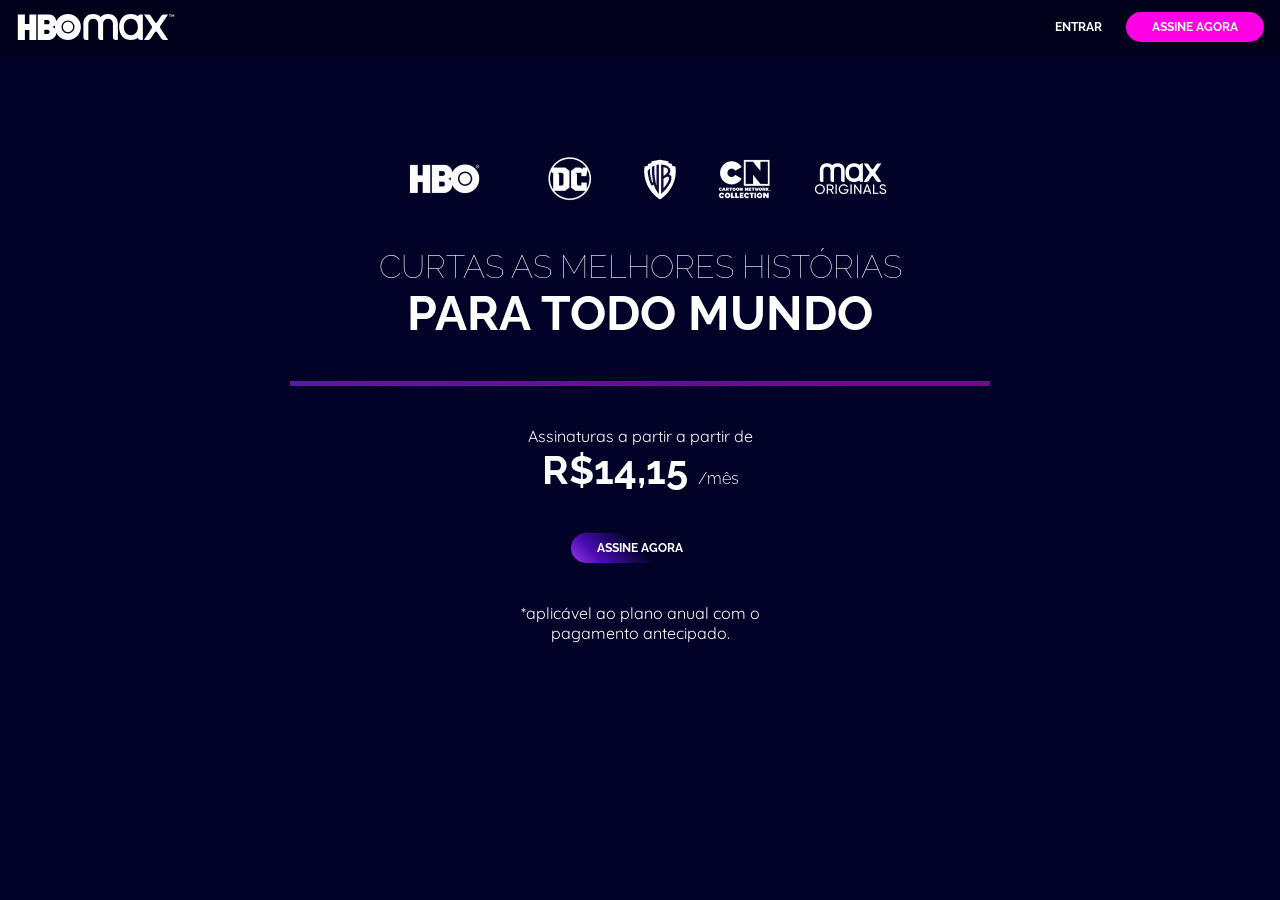
==== index.html @ f1acce29 "feat: added new div.html" ====
<!DOCTYPE html>
<html lang="pt-br">
<head>
    <meta charset="UTF-8">
    <meta name="viewport" content="width=device-width, initial-scale=1.0">

    <link rel="preconnect" href="https://fonts.googleapis.com">
    <link rel="preconnect" href="https://fonts.gstatic.com" crossorigin>
    <link href="https://fonts.googleapis.com/css2?family=Raleway:ital,wght@0,100..900;1,100..900&display=swap" rel="stylesheet">

    <link rel="preconnect" href="https://fonts.googleapis.com">
    <link rel="preconnect" href="https://fonts.gstatic.com" crossorigin>
    <link href="https://fonts.googleapis.com/css2?family=Quicksand:wght@300..700&display=swap" rel="stylesheet">

    <link rel="shortcut icon" href="./src/assets/icons/hbo.png" type="image/x-icon">

    <link rel="stylesheet" href="./src/styles/index.css">
    <link rel="stylesheet" href="./src/styles/reset.css">
    <link rel="stylesheet" href="./src/styles/global.css">
    <link rel="stylesheet" href="./src/styles/fonts.css">
    <title>HBO MAX</title>
</head>
<body>
    <header>
        <img src="./src/assets/icons/hbo-logo.svg" width="160px" height="26px" alt="Hbo Logo">
        <div class="login">
            <a href="./src/pages/singin.html">ENTRAR</a>
            <a href="#planos" class="button">ASSINE AGORA</a>
        </div>
    </header>
    <main>
        <div class="content">
            <div class="img-icons">
                <img src="./src/assets/icons/hbo.png" alt="Hbo">
                <img src="./src/assets/icons/dc.png" alt="DC">
                <img src="./src/assets/icons/wb.png" alt="Warner Bros.">
                <img src="./src/assets/icons/cartoon-network_neutral.png" alt="Cartoon Network Neutral">
                <img src="./src/assets/icons/max_originals.png" alt="Max Originals">
            </div>
            <div class="title">
                <span>CURTAS AS MELHORES HISTÓRIAS</span>
                <h1>PARA TODO MUNDO</h1>
            </div>
            <div class="divider"></div>
            <div class="text">
                <p>Assinaturas a partir a partir de</p>
                <p class="offer-price">R$14,15 <span>/mês</span></p>
            </div>
            <a href="#planos" class="button subs">ASSINE AGORA</a>
            <p>*aplicável ao plano anual com o pagamento antecipado.</p>
        </div>
        <div class=""></div>
    </main>
</body>
</html>
---- src/styles/index.css ----
body{
    background-color: var(--main-color);
    font-family: "Raleway";
}

header{
    background-color: var(--header-bg-color);

    width: 100%;
    height: 3.4rem;
    padding: 12px 16px;

    display: flex;
    flex-wrap: wrap;
    justify-content: space-between;
    align-items: center;

    top: 0;
    position: fixed;
    z-index: 1;
}

.login{
    display: flex;
    justify-content: space-between;
    align-items: center;
    gap: 24px;
}

a[href="./src/pages/singin.html"],
a[href="#planos"]{
    color: var(--text-color);
    font-size: 12px;
    font-weight: 700;
    font-family: "Raleway";
}

a[href="#planos"]{
    background-color: var(--secundary-color);
    padding: 8px 26px;
}

.button{
    border-radius: 50px;
}

main{
    padding-top: 100px;
    padding-bottom: 100px;
    color: var(--text-color);
    width: 100%;
    margin-top: 50px;
}

.content{
    display: flex;
    align-items: center;
    justify-content: center;
    flex-direction: column;
    gap: 40px;
    padding: 0 42px;
}

.img-icons{
    display: flex;
    flex-wrap: wrap;
    gap: 24px;
    align-items: center;
    justify-content: center;
}

.title{
    text-align: center;
}

.title > span{
    font-weight: lighter;
    font-size: 32px;
}

.title > h1{
    font-size: 48px;
}

.divider{
    width: 70%;
    max-width: 700px;
    height: 5px;
    background: var(--divider-bg-color);
}

.text{
    text-align: center;
}

.text > p{
    font-family: 1.25rem;
    font-family: "Quicksand";
}

.text > .offer-price{
    font-family: "Raleway";
    font-size: 40px;
    font-weight: bold;
}

.text > .offer-price > span{
    font-size: 16px;
    font-weight: 300;
}

.button.subs {
    background: var(--btn-bg-color-gradient);
}

main > .content > p{
    max-width: 300px;
    text-align: center;
    font-size: 16px;
    font-family: "Quicksand";
}

@media screen and (max-width: 480px) {
    header{
        flex-direction: column;
        align-items:center;

        padding: 32px 24px;
        height: 127px;
    }

    img[alt="Hbo Logo"]{
        width: 100px;
        height: 16.61px;
    }

    main{
        margin-top: 128px;
    }
}

@media screen and (max-width: 800px) {

}

@media screen and (max-width: 1140px) {
}

@media screen and (max-width: 1200px) {
}
---- src/styles/global.css ----
:root {
    --main-color: #020228;
    --secundary-color: #ff00e5;
    --tertiary-color: #b535f6;
    --btn-bg-color-gradient: linear-gradient(45deg,#9b34ef 0%,#490cb0 20%,transparent 50%);
    --btn-link-bg-color: #fff;
    --btn-link-color: #000;
    --card-bg-color: linear-gradient(0deg, transparent, #3b1e63);
    --divider-bg-color: linear-gradient(
    90deg,
    #5516ba,
    rgba(255, 0, 229, 0.5) 80%
    );
    --header-bg-color: rgba(0, 0, 0, 0.3);
    --text-color: #fff;
    --link-color: #9e86ff;
    --form-bg-color: rgba(211, 211, 211, 0.06);
    --form-field-bg-color: rgba(0, 0, 0, 0.2);
    --form-field-border: 1px solid rgba(255, 255, 255, 0.7);
    --form-field-placeholder: rgba(255, 255, 255, 0.7);
    --form-field-error: rgb(255, 76, 76);

    scroll-behavior: smooth;
}
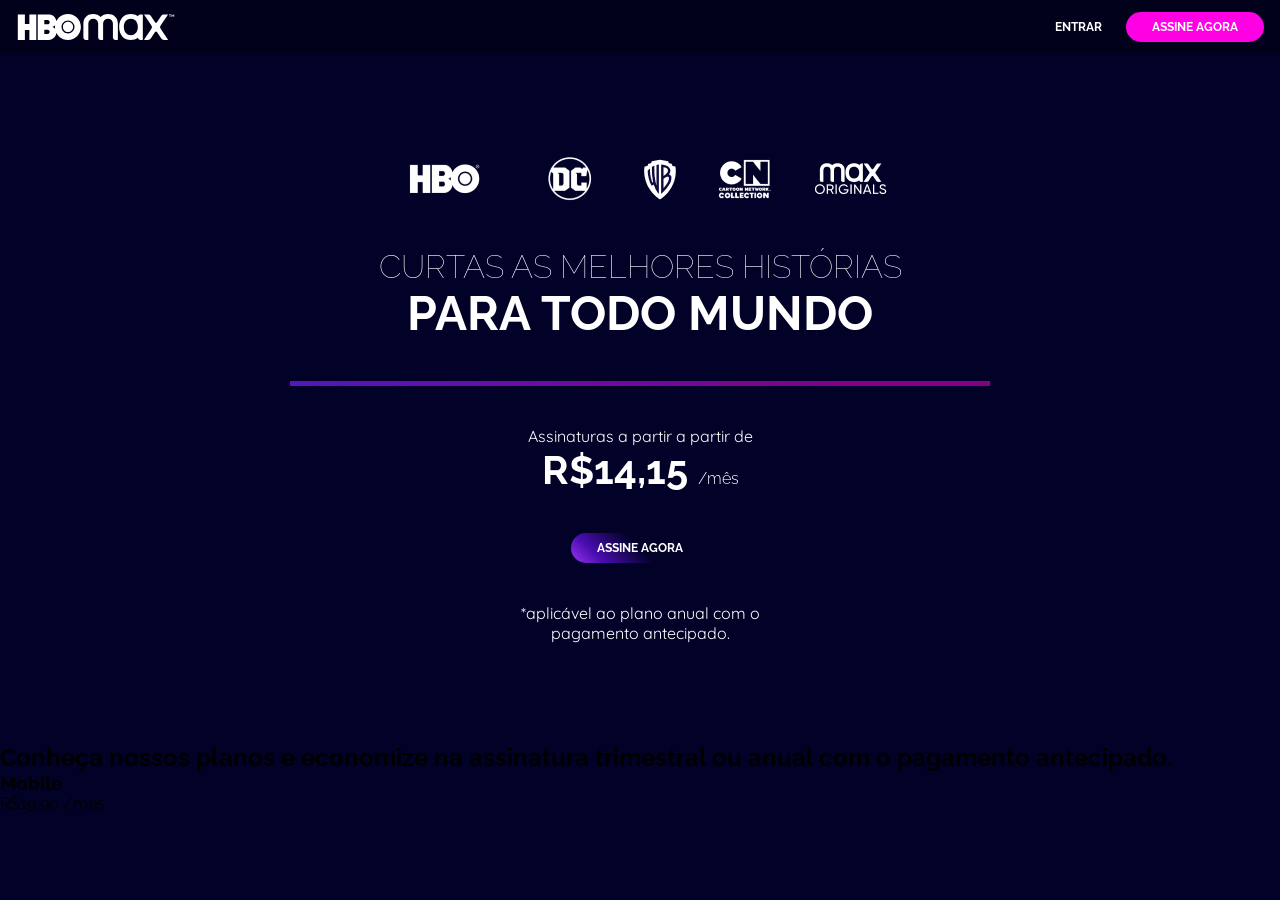
==== commit acb05d9b: "feat: adicionar div" ====
--- a/index.html
+++ b/index.html
@@ -49,7 +49,22 @@
             <a href="#planos" class="button subs">ASSINE AGORA</a>
             <p>*aplicável ao plano anual com o pagamento antecipado.</p>
         </div>
-        <div class=""></div>
     </main>
+    <section class="cards-subs">
+        <h2>Conheça nossos planos e economize na assinatura trimestral ou anual com o pagamento antecipado.</h2>
+        <div class="card">
+            <div class="mobile-card">
+                <div class="title-card">
+                    <h3>Mobile</h3>
+                    <p>R$19,90 <span>/mes</span></p>
+                </div>
+                <div>
+                </div>
+            </div>
+            <div class="multitelas-card">
+
+            </div>
+        </div>
+    </section>
 </body>
 </html>
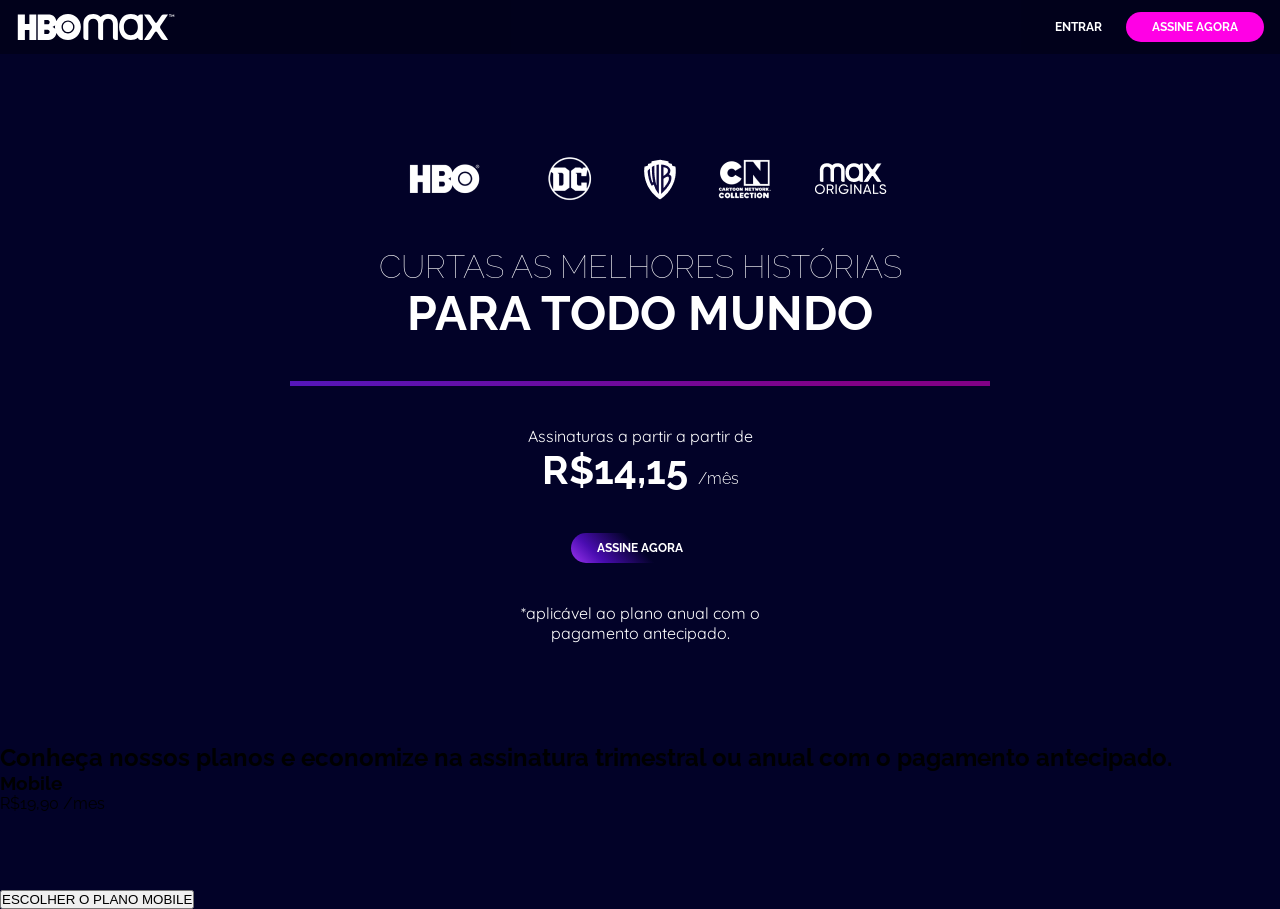
==== commit d13eee18: "feat: adicionar card" ====
--- a/index.html
+++ b/index.html
@@ -49,6 +49,7 @@
             <a href="#planos" class="button subs">ASSINE AGORA</a>
             <p>*aplicável ao plano anual com o pagamento antecipado.</p>
         </div>
+        <div class=""></div>
     </main>
     <section class="cards-subs">
         <h2>Conheça nossos planos e economize na assinatura trimestral ou anual com o pagamento antecipado.</h2>
@@ -59,10 +60,24 @@
                     <p>R$19,90 <span>/mes</span></p>
                 </div>
                 <div>
+                    <div class="icon-text">
+                        <img src="" alt="">
+                        <p></p>
+                    </div>
+                    <div class="icon-text">
+                        <img src="" alt="">
+                        <p></p>
+                    </div>
+                    <div class="icon-text">
+                        <img src="" alt="">
+                        <p></p>
+                    </div>
+                    <div class="icon-text">
+                        <img src="" alt="">
+                        <p></p>
+                    </div>
                 </div>
-            </div>
-            <div class="multitelas-card">
-
+                <button type="button">ESCOLHER O PLANO MOBILE</button>
             </div>
         </div>
     </section>
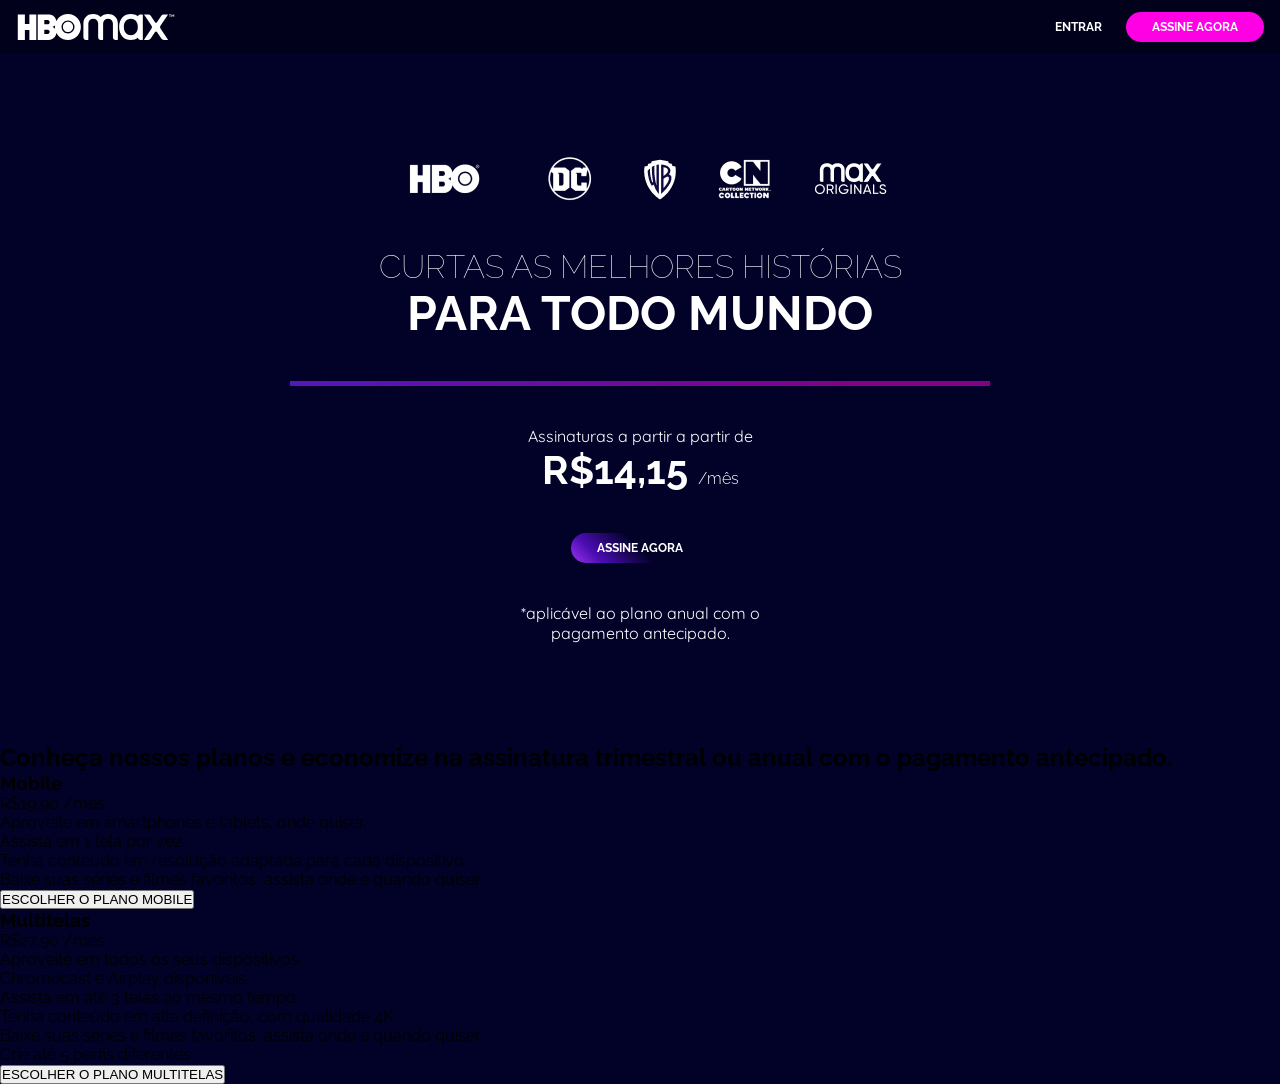
==== commit 3c203685: "feat: adicionar card" ====
--- a/index.html
+++ b/index.html
@@ -59,25 +59,29 @@
                     <h3>Mobile</h3>
                     <p>R$19,90 <span>/mes</span></p>
                 </div>
-                <div>
-                    <div class="icon-text">
-                        <img src="" alt="">
-                        <p></p>
-                    </div>
-                    <div class="icon-text">
-                        <img src="" alt="">
-                        <p></p>
-                    </div>
-                    <div class="icon-text">
-                        <img src="" alt="">
-                        <p></p>
-                    </div>
-                    <div class="icon-text">
-                        <img src="" alt="">
-                        <p></p>
-                    </div>
+                <ul class="icon-text">
+                    <li>Aproveite em smartphones e tablets, onde quiser.</li>
+                    <li>Assista em 1 tela por vez.</li>
+                    <li>Tenha conteúdo em resolução adaptada para cada dispositivo.</li>
+                    <li>Baixe suas séries e filmes favoritos, assista onde e quando quiser.</li>
+                </ul>
+                <button type="button">ESCOLHER O PLANO MOBILE</button>
+            </div>
+
+            <div class="multitelas-card">
+                <div class="title-card">
+                    <h3>Multitelas</h3>
+                    <p>R$27,90 <span>/mes</span></p>
                 </div>
-                <button type="button">ESCOLHER O PLANO MOBILE</button>
+                <ul class="icon-text">
+                    <li>Aproveite em todos os seus dispositivos.</li>
+                    <li>Chromecast e Airplay disponíveis.</li>
+                    <li>Assista em até 3 telas ao mesmo tempo.</li>
+                    <li>Tenha conteúdo em alta definição, com qualidade 4K.</li>
+                    <li>Baixe suas séries e filmes favoritos, assista onde e quando quiser.</li>
+                    <li>Crie até 5 perfis diferentes</li>
+                </ul>
+                <button type="button">ESCOLHER O PLANO MULTITELAS</button>
             </div>
         </div>
     </section>
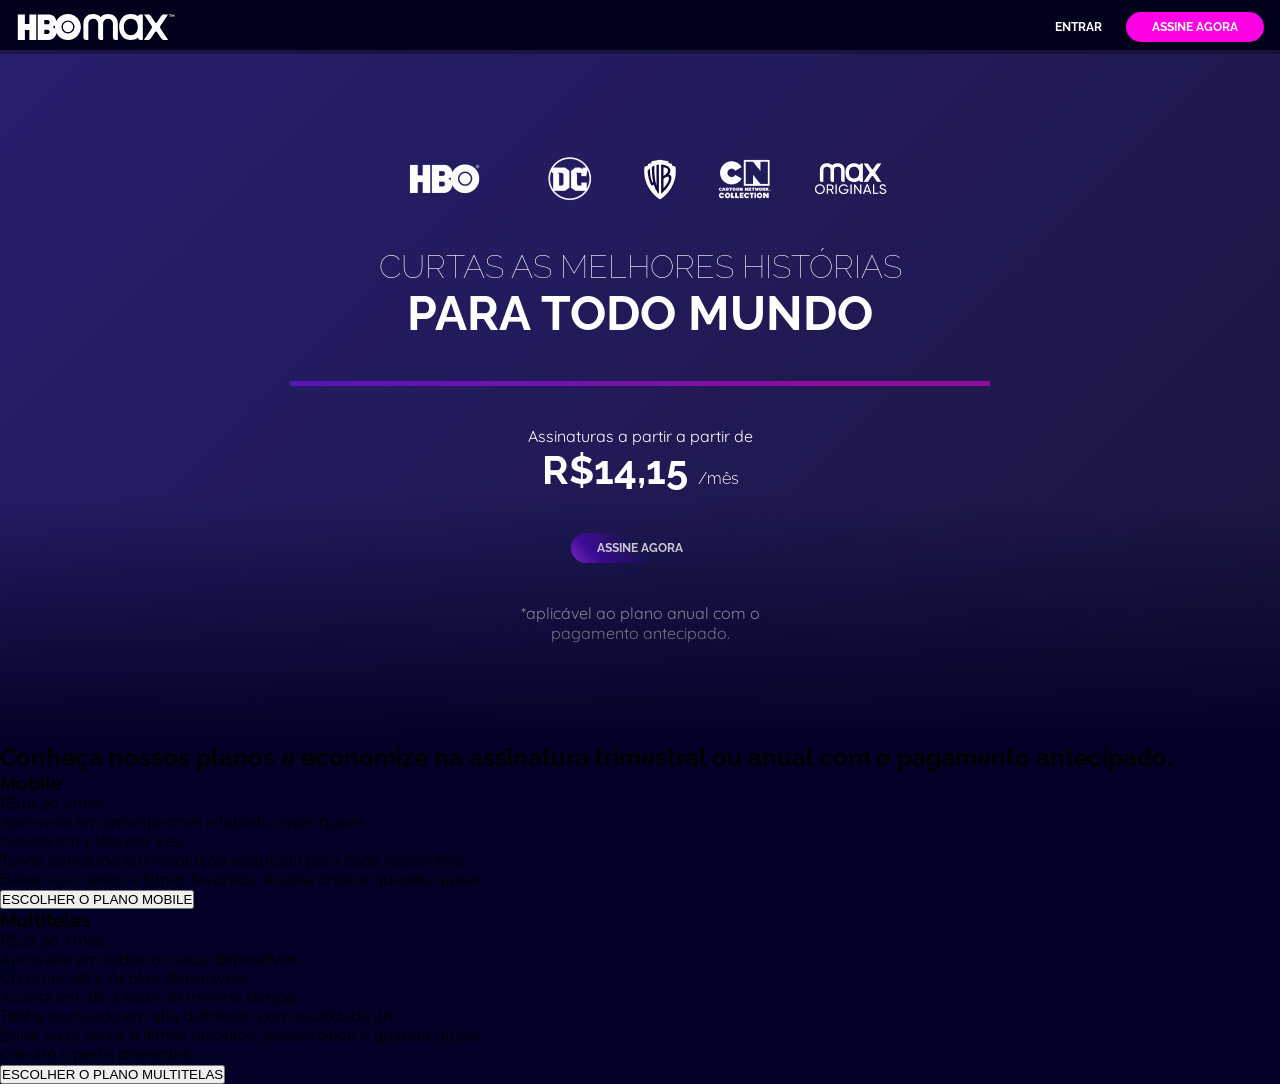
==== commit 1281b3f3: "feat: atualizar index" ====
--- a/index.html
+++ b/index.html
@@ -54,7 +54,8 @@
     <section class="cards-subs">
         <h2>Conheça nossos planos e economize na assinatura trimestral ou anual com o pagamento antecipado.</h2>
         <div class="card">
-            <div class="mobile-card">
+
+            <div class="mobile-card card-content">
                 <div class="title-card">
                     <h3>Mobile</h3>
                     <p>R$19,90 <span>/mes</span></p>
@@ -68,7 +69,7 @@
                 <button type="button">ESCOLHER O PLANO MOBILE</button>
             </div>
 
-            <div class="multitelas-card">
+            <div class="multitelas-card card-content">
                 <div class="title-card">
                     <h3>Multitelas</h3>
                     <p>R$27,90 <span>/mes</span></p>
--- a/src/styles/index.css
+++ b/src/styles/index.css
@@ -47,10 +47,35 @@
 main{
     padding-top: 100px;
     padding-bottom: 100px;
+    position: relative;
     color: var(--text-color);
     width: 100%;
     margin-top: 50px;
+    background: linear-gradient(-45deg, rgb(86, 18, 91), rgb(15, 15, 16), rgb(39, 30, 110)) 0% 0% / 400% 400%;
+    animation: 10s ease 0s infinite alternate none running gradient;
 }
+
+main::after {
+    content: "";
+    width: 100%;
+    height: 250px;
+    position: absolute;
+    bottom: 0;
+    background: linear-gradient(0deg, var(--main-color), transparent);
+}
+
+@keyframes gradient {
+    0% {
+        background-position: 0% 50%;
+    }
+    50% {
+        background-position: 100% 50%;
+    }
+    100% {
+        background-position: 0% 50%;
+    }
+}
+
 
 .content{
     display: flex;
@@ -118,7 +143,11 @@
     text-align: center;
     font-size: 16px;
     font-family: "Quicksand";
+    color: white;
 }
+
+
+
 
 @media screen and (max-width: 480px) {
     header{
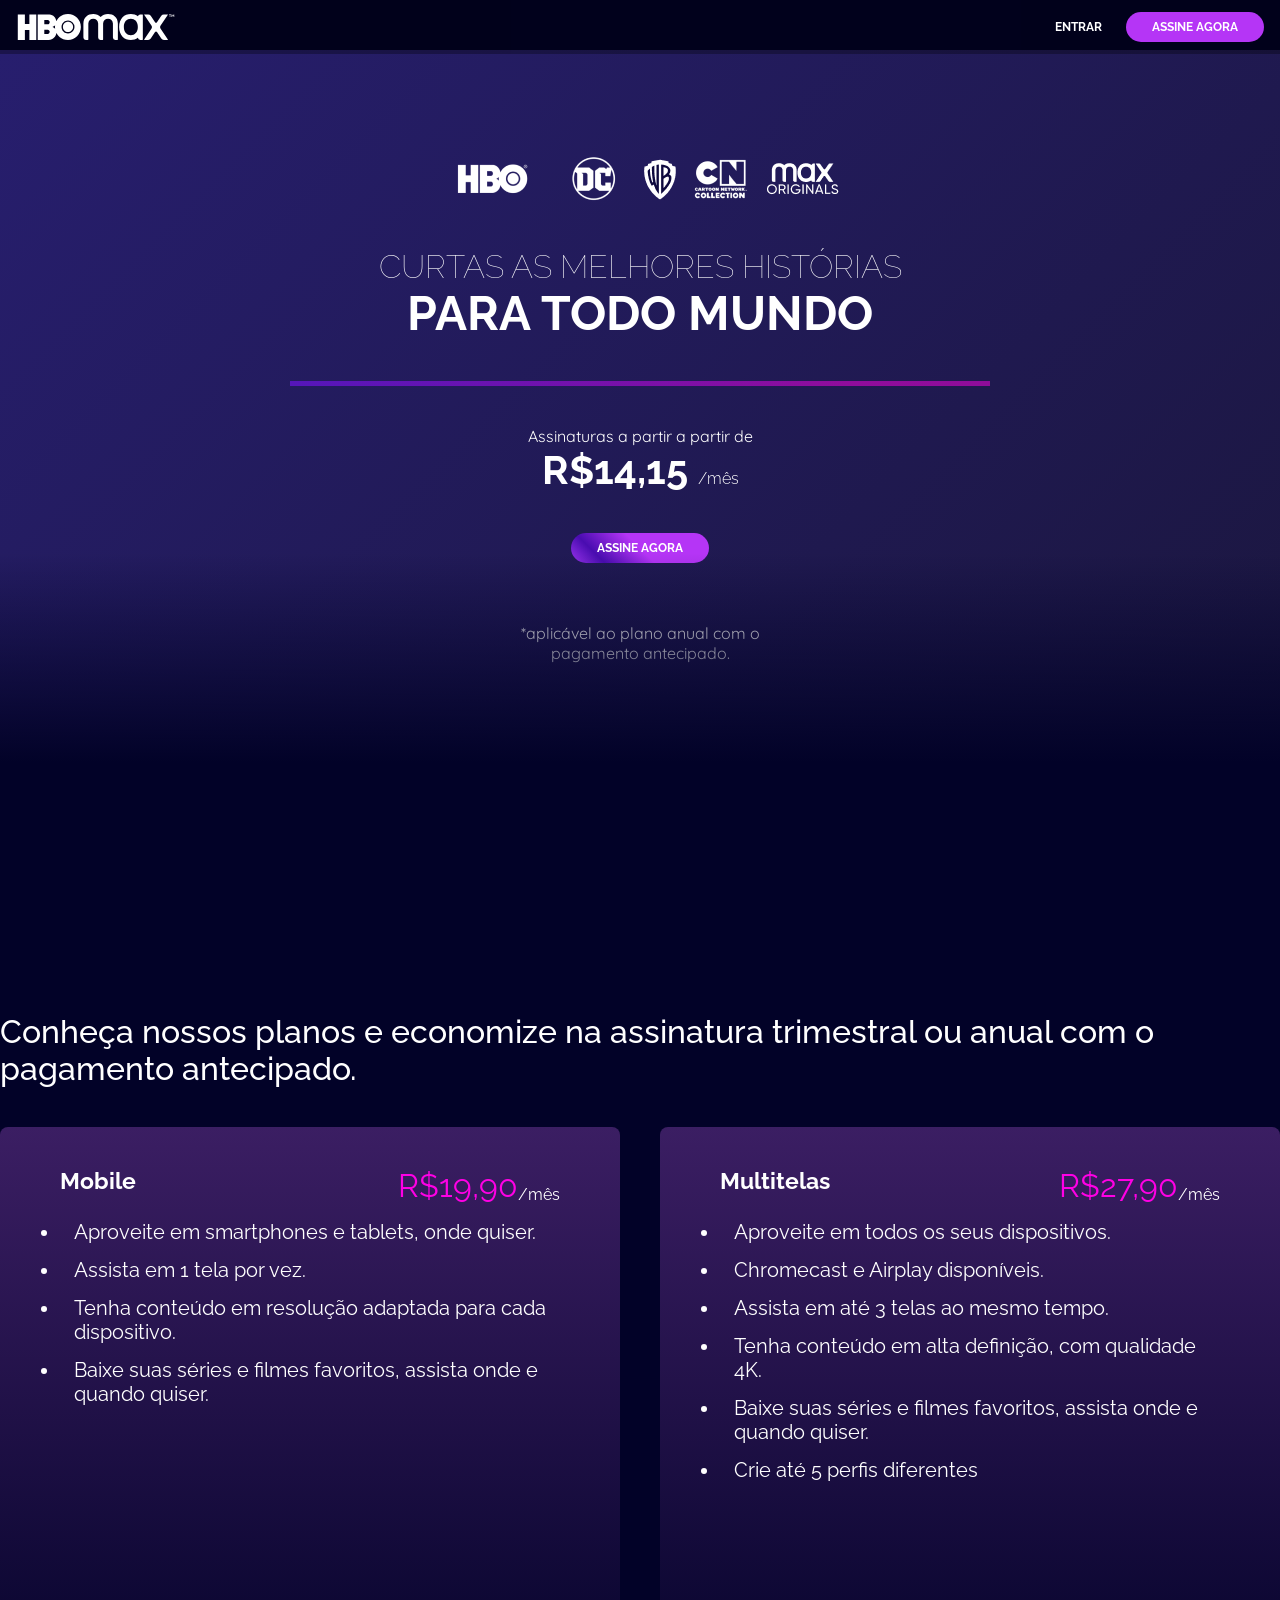
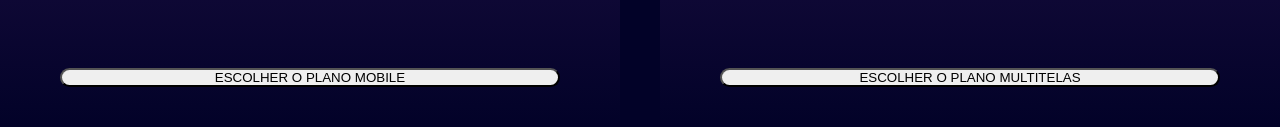
==== commit f5811430: "feat: estilização e animação" ====
--- a/index.html
+++ b/index.html
@@ -46,43 +46,52 @@
                 <p>Assinaturas a partir a partir de</p>
                 <p class="offer-price">R$14,15 <span>/mês</span></p>
             </div>
-            <a href="#planos" class="button subs">ASSINE AGORA</a>
+            <a href="#planos" class="button button-subs">ASSINE AGORA</a>
             <p>*aplicável ao plano anual com o pagamento antecipado.</p>
         </div>
         <div class=""></div>
     </main>
+
     <section class="cards-subs">
         <h2>Conheça nossos planos e economize na assinatura trimestral ou anual com o pagamento antecipado.</h2>
         <div class="card">
 
             <div class="mobile-card card-content">
-                <div class="title-card">
-                    <h3>Mobile</h3>
-                    <p>R$19,90 <span>/mes</span></p>
+                <div class="text-content">
+                    <div class="title-card">
+                        <h3>Mobile</h3>
+                        <div class="price">
+                            <p>R$19,90</p><span>/mês</span>
+                        </div>
+                    </div>
+                    <ul class="icon-text">
+                        <li>Aproveite em smartphones e tablets, onde quiser.</li>
+                        <li>Assista em 1 tela por vez.</li>
+                        <li>Tenha conteúdo em resolução adaptada para cada dispositivo.</li>
+                        <li>Baixe suas séries e filmes favoritos, assista onde e quando quiser.</li>
+                    </ul>
                 </div>
-                <ul class="icon-text">
-                    <li>Aproveite em smartphones e tablets, onde quiser.</li>
-                    <li>Assista em 1 tela por vez.</li>
-                    <li>Tenha conteúdo em resolução adaptada para cada dispositivo.</li>
-                    <li>Baixe suas séries e filmes favoritos, assista onde e quando quiser.</li>
-                </ul>
-                <button type="button">ESCOLHER O PLANO MOBILE</button>
+                <button type="button" class="button">ESCOLHER O PLANO MOBILE</button>
             </div>
 
             <div class="multitelas-card card-content">
-                <div class="title-card">
-                    <h3>Multitelas</h3>
-                    <p>R$27,90 <span>/mes</span></p>
+                <div class="text-content">
+                    <div class="title-card">
+                        <h3>Multitelas</h3>
+                        <div class="price">
+                            <p>R$27,90</p><span>/mês</span>
+                        </div>
+                    </div>
+                    <ul class="icon-text">
+                        <li>Aproveite em todos os seus dispositivos.</li>
+                        <li>Chromecast e Airplay disponíveis.</li>
+                        <li>Assista em até 3 telas ao mesmo tempo.</li>
+                        <li>Tenha conteúdo em alta definição, com qualidade 4K.</li>
+                        <li>Baixe suas séries e filmes favoritos, assista onde e quando quiser.</li>
+                        <li>Crie até 5 perfis diferentes</li>
+                    </ul>
                 </div>
-                <ul class="icon-text">
-                    <li>Aproveite em todos os seus dispositivos.</li>
-                    <li>Chromecast e Airplay disponíveis.</li>
-                    <li>Assista em até 3 telas ao mesmo tempo.</li>
-                    <li>Tenha conteúdo em alta definição, com qualidade 4K.</li>
-                    <li>Baixe suas séries e filmes favoritos, assista onde e quando quiser.</li>
-                    <li>Crie até 5 perfis diferentes</li>
-                </ul>
-                <button type="button">ESCOLHER O PLANO MULTITELAS</button>
+                <button type="button" class="button">ESCOLHER O PLANO MULTITELAS</button>
             </div>
         </div>
     </section>
--- a/src/styles/index.css
+++ b/src/styles/index.css
@@ -1,20 +1,23 @@
+@import url(./global.css);
+
 body{
     background-color: var(--main-color);
     font-family: "Raleway";
 }
 
+/* Header */
 header{
     background-color: var(--header-bg-color);
 
+    display: flex;
+    flex-wrap: wrap;
+    align-items: center;
+    justify-content: space-between;
+
     width: 100%;
     height: 3.4rem;
     padding: 12px 16px;
-
-    display: flex;
-    flex-wrap: wrap;
-    justify-content: space-between;
-    align-items: center;
-
+    
     top: 0;
     position: fixed;
     z-index: 1;
@@ -36,14 +39,21 @@
 }
 
 a[href="#planos"]{
-    background-color: var(--secundary-color);
+    background-color: var(--tertiary-color);
     padding: 8px 26px;
+}
+
+a[href="#planos"]:hover{
+    background-color: white;
+    color: var(--main-color);
+    transition: background 1s, color 1s;
 }
 
 .button{
     border-radius: 50px;
 }
 
+/* Main */
 main{
     padding-top: 100px;
     padding-bottom: 100px;
@@ -51,6 +61,7 @@
     color: var(--text-color);
     width: 100%;
     margin-top: 50px;
+    margin-bottom: 250px;
     background: linear-gradient(-45deg, rgb(86, 18, 91), rgb(15, 15, 16), rgb(39, 30, 110)) 0% 0% / 400% 400%;
     animation: 10s ease 0s infinite alternate none running gradient;
 }
@@ -58,7 +69,7 @@
 main::after {
     content: "";
     width: 100%;
-    height: 250px;
+    height: 210px;
     position: absolute;
     bottom: 0;
     background: linear-gradient(0deg, var(--main-color), transparent);
@@ -76,6 +87,12 @@
     }
 }
 
+.img-icons{
+    align-items: center;
+    justify-content: center;
+    display: flex;
+    flex-wrap: wrap;
+}
 
 .content{
     display: flex;
@@ -84,14 +101,6 @@
     flex-direction: column;
     gap: 40px;
     padding: 0 42px;
-}
-
-.img-icons{
-    display: flex;
-    flex-wrap: wrap;
-    gap: 24px;
-    align-items: center;
-    justify-content: center;
 }
 
 .title{
@@ -134,8 +143,42 @@
     font-weight: 300;
 }
 
-.button.subs {
+.button-subs {
     background: var(--btn-bg-color-gradient);
+    padding: 16px 40px;
+    margin-bottom: 20px;
+    cursor: pointer;
+    animation: button-move 2.2s linear 0s infinite normal none running;
+}
+
+@keyframes button-move {
+    0%, 10%{
+        transform: rotate(0deg);
+    }
+
+    15%{
+        transform: rotate(-15deg);
+    }
+
+    20%{
+        transform: rotate(10deg);
+    }
+
+    25%{
+        transform: rotate(-10deg);
+    }
+
+    30%{
+        transform: rotate(10deg);
+    }
+
+    35%{
+        transform: rotate(-10deg);
+    }
+
+    40%, 100%{
+        transform: rotate(0deg);
+    }
 }
 
 main > .content > p{
@@ -146,10 +189,84 @@
     color: white;
 }
 
-
-
+/* Cards */
+.cards-subs{
+    display: flex;
+    flex-direction: column;
+    justify-content: center;
+    align-items: center;
+    width: 100%;
+
+}
+
+.cards-subs > h2{
+    color: #ffff;
+    font-size: 32px;
+    font-weight: 500;
+}
+
+.card{
+    margin-top: 40px;
+    display: flex;
+    justify-content: center;
+    gap: 40px;
+    align-items: center;
+    width: 100%;
+}
+
+.card-content{
+    background: var(--card-bg-color);
+    padding: 40px 60px;
+    border-radius: 8px;
+    max-width: 1200px;
+    min-height: 600px;
+    display: flex;
+    flex-direction: column;
+    justify-content: space-between;
+
+}
+
+.title-card{
+    display: flex;
+    justify-content: space-between;
+    margin-bottom: 16px;
+}
+
+.title-card > h3{
+    color: #ffff;
+    font-size: 23.4px;
+    font-weight: bold;
+}
+
+.price{
+    display: flex;
+    justify-content: space-between;
+    align-items: center;
+}
+
+.price > p{
+    font-size: 32px;
+    color: var(--secundary-color);
+}
+
+.price > span{
+    font-size: 16px;
+    color: white;
+    align-self: self-end;
+}
+
+.icon-text{
+    color: #ffff;
+}
+
+.icon-text > li{
+    padding-left: 14px;
+    margin-bottom: 14px;
+    font-size: 20px;
+}
 
 @media screen and (max-width: 480px) {
+    /* Header */
     header{
         flex-direction: column;
         align-items:center;
@@ -165,8 +282,10 @@
 
     main{
         margin-top: 128px;
-    }
-}
+        align-items: center;
+    }
+}
+
 
 @media screen and (max-width: 800px) {
 
--- a/src/styles/global.css
+++ b/src/styles/global.css
@@ -19,6 +19,7 @@
     --form-field-border: 1px solid rgba(255, 255, 255, 0.7);
     --form-field-placeholder: rgba(255, 255, 255, 0.7);
     --form-field-error: rgb(255, 76, 76);
+    
 
     scroll-behavior: smooth;
 }
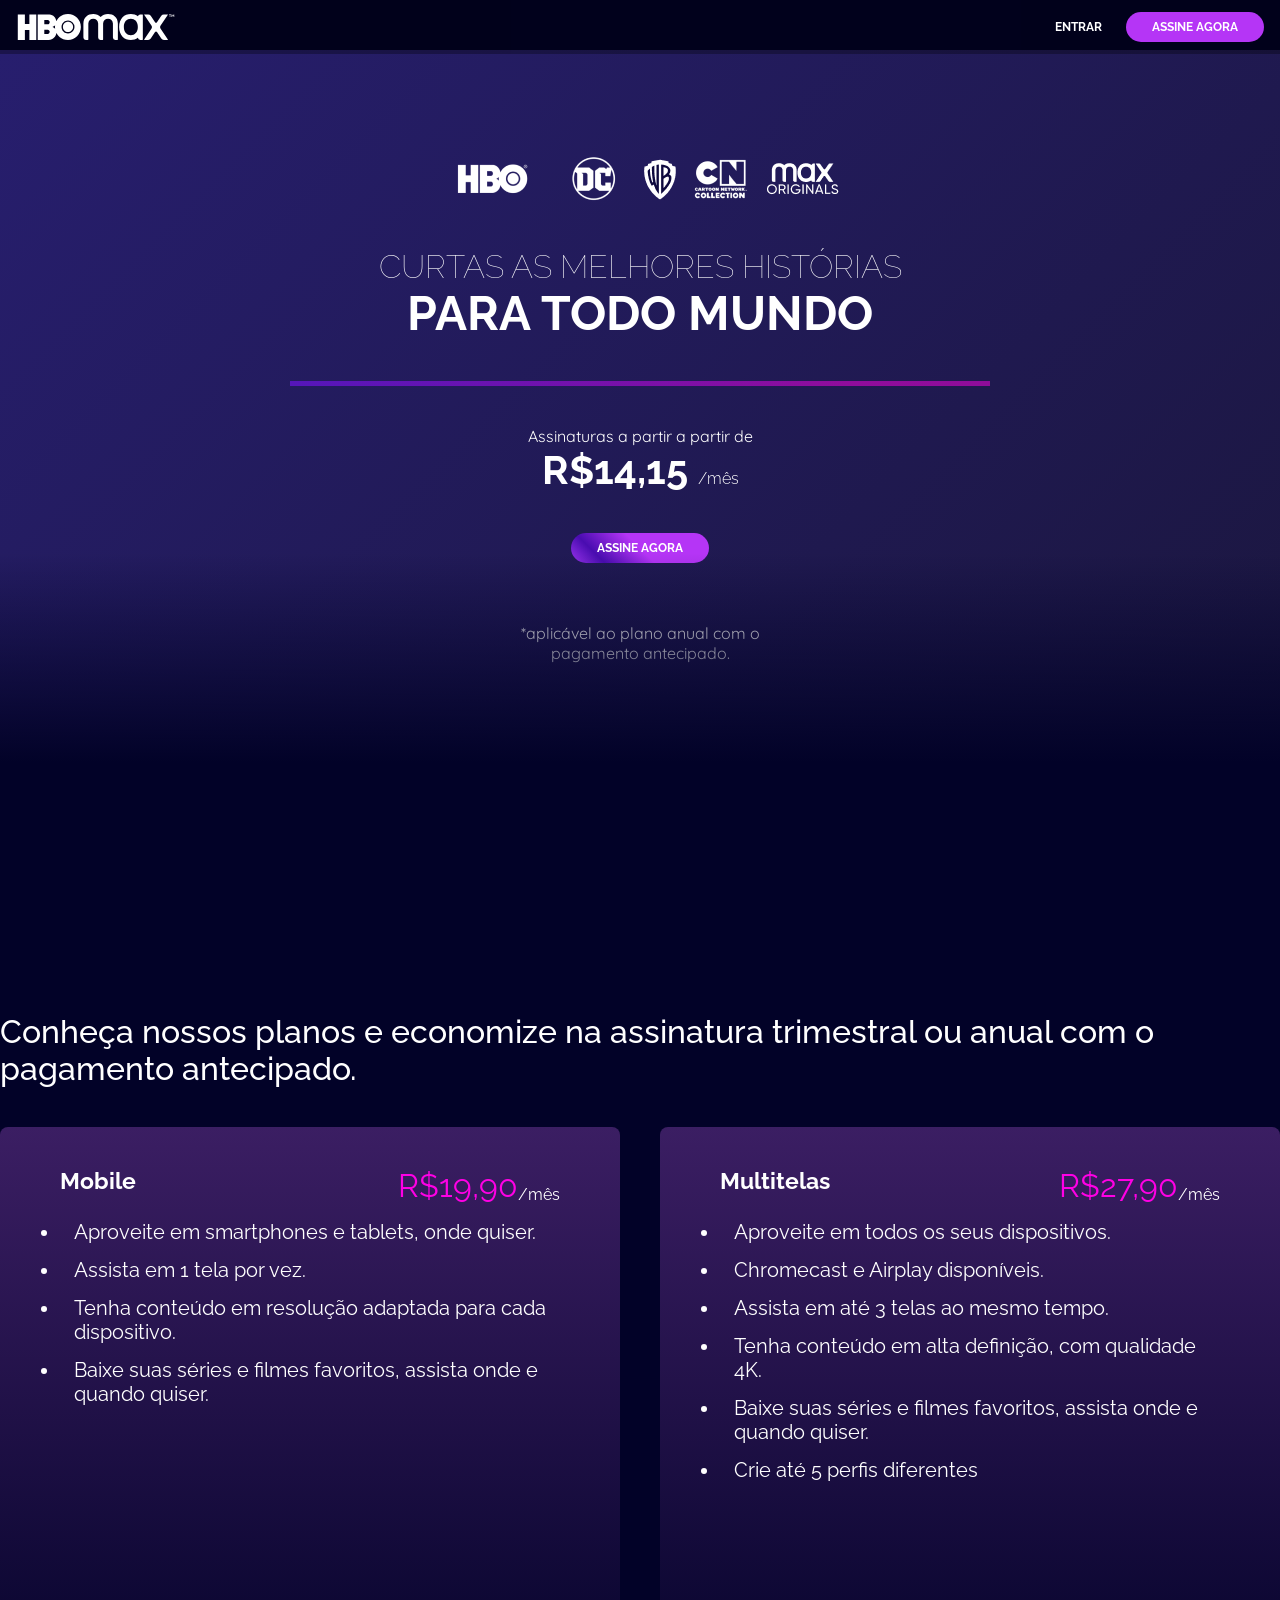
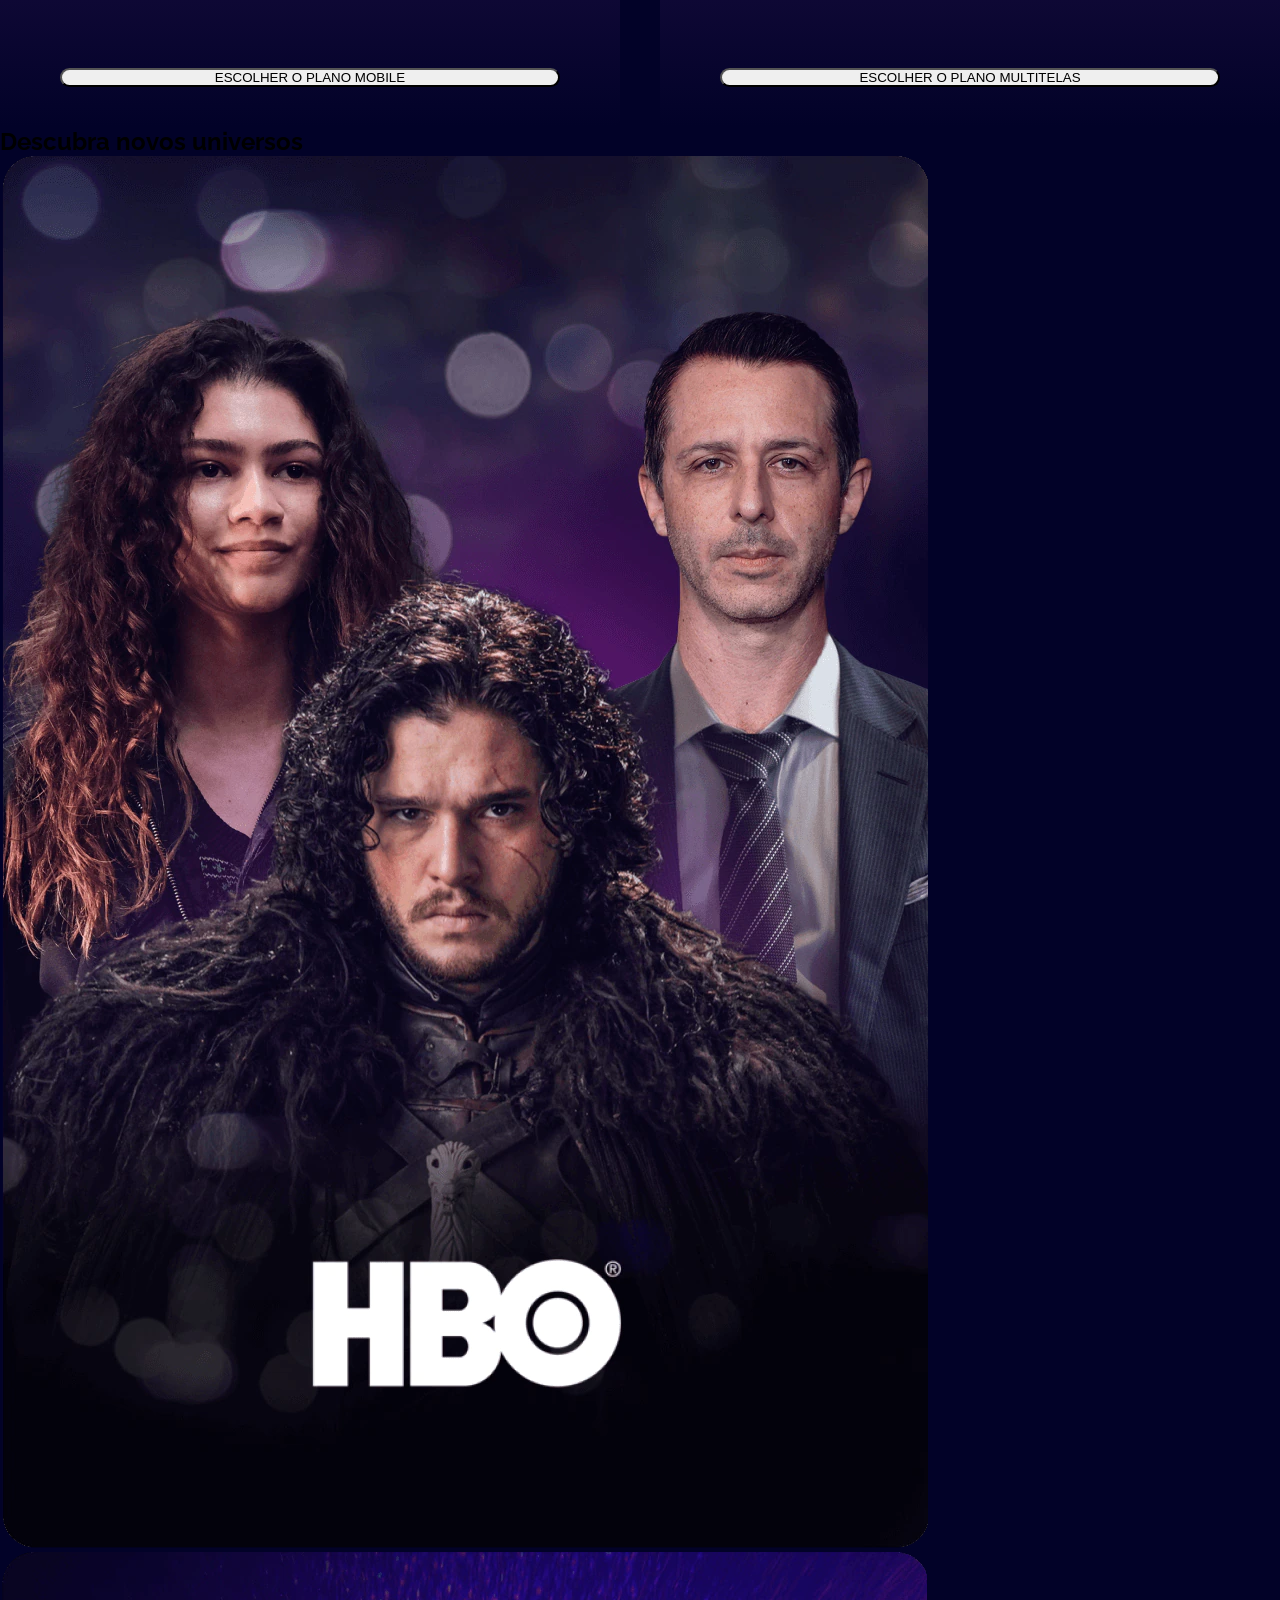
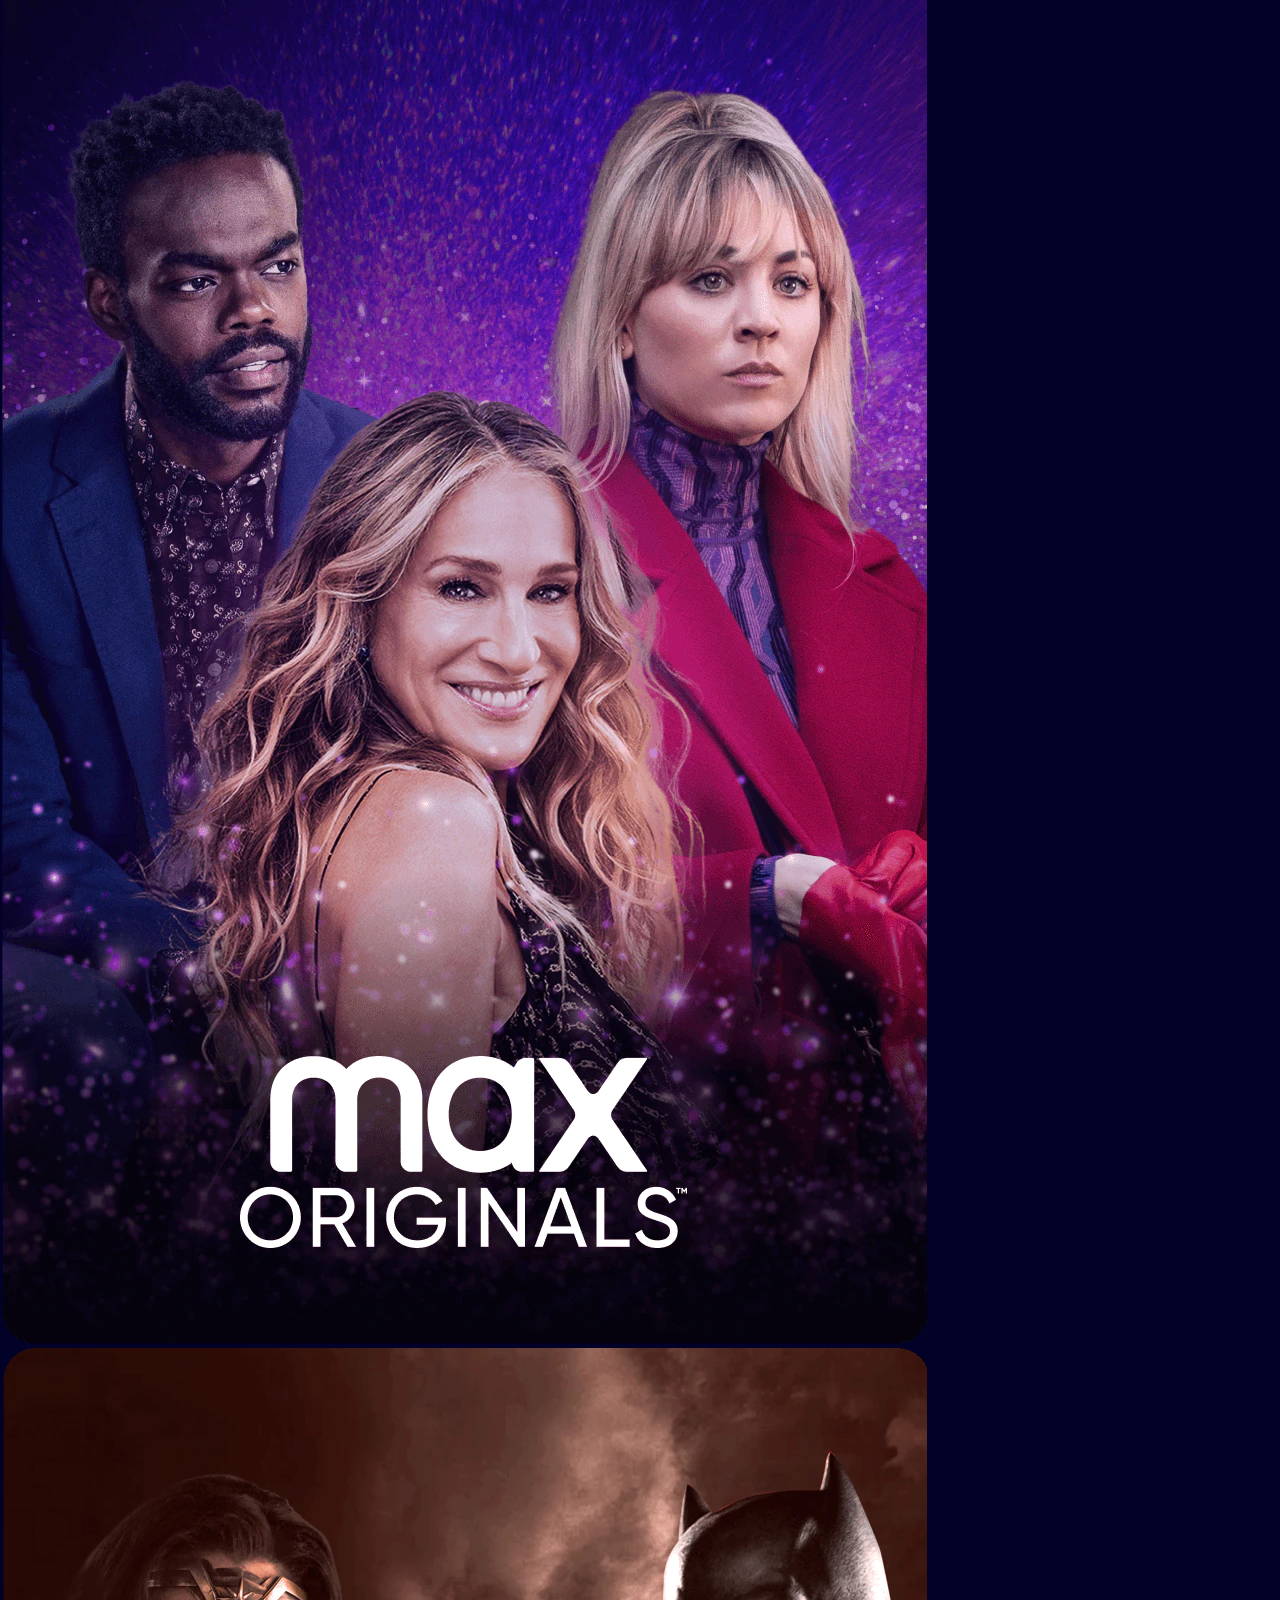
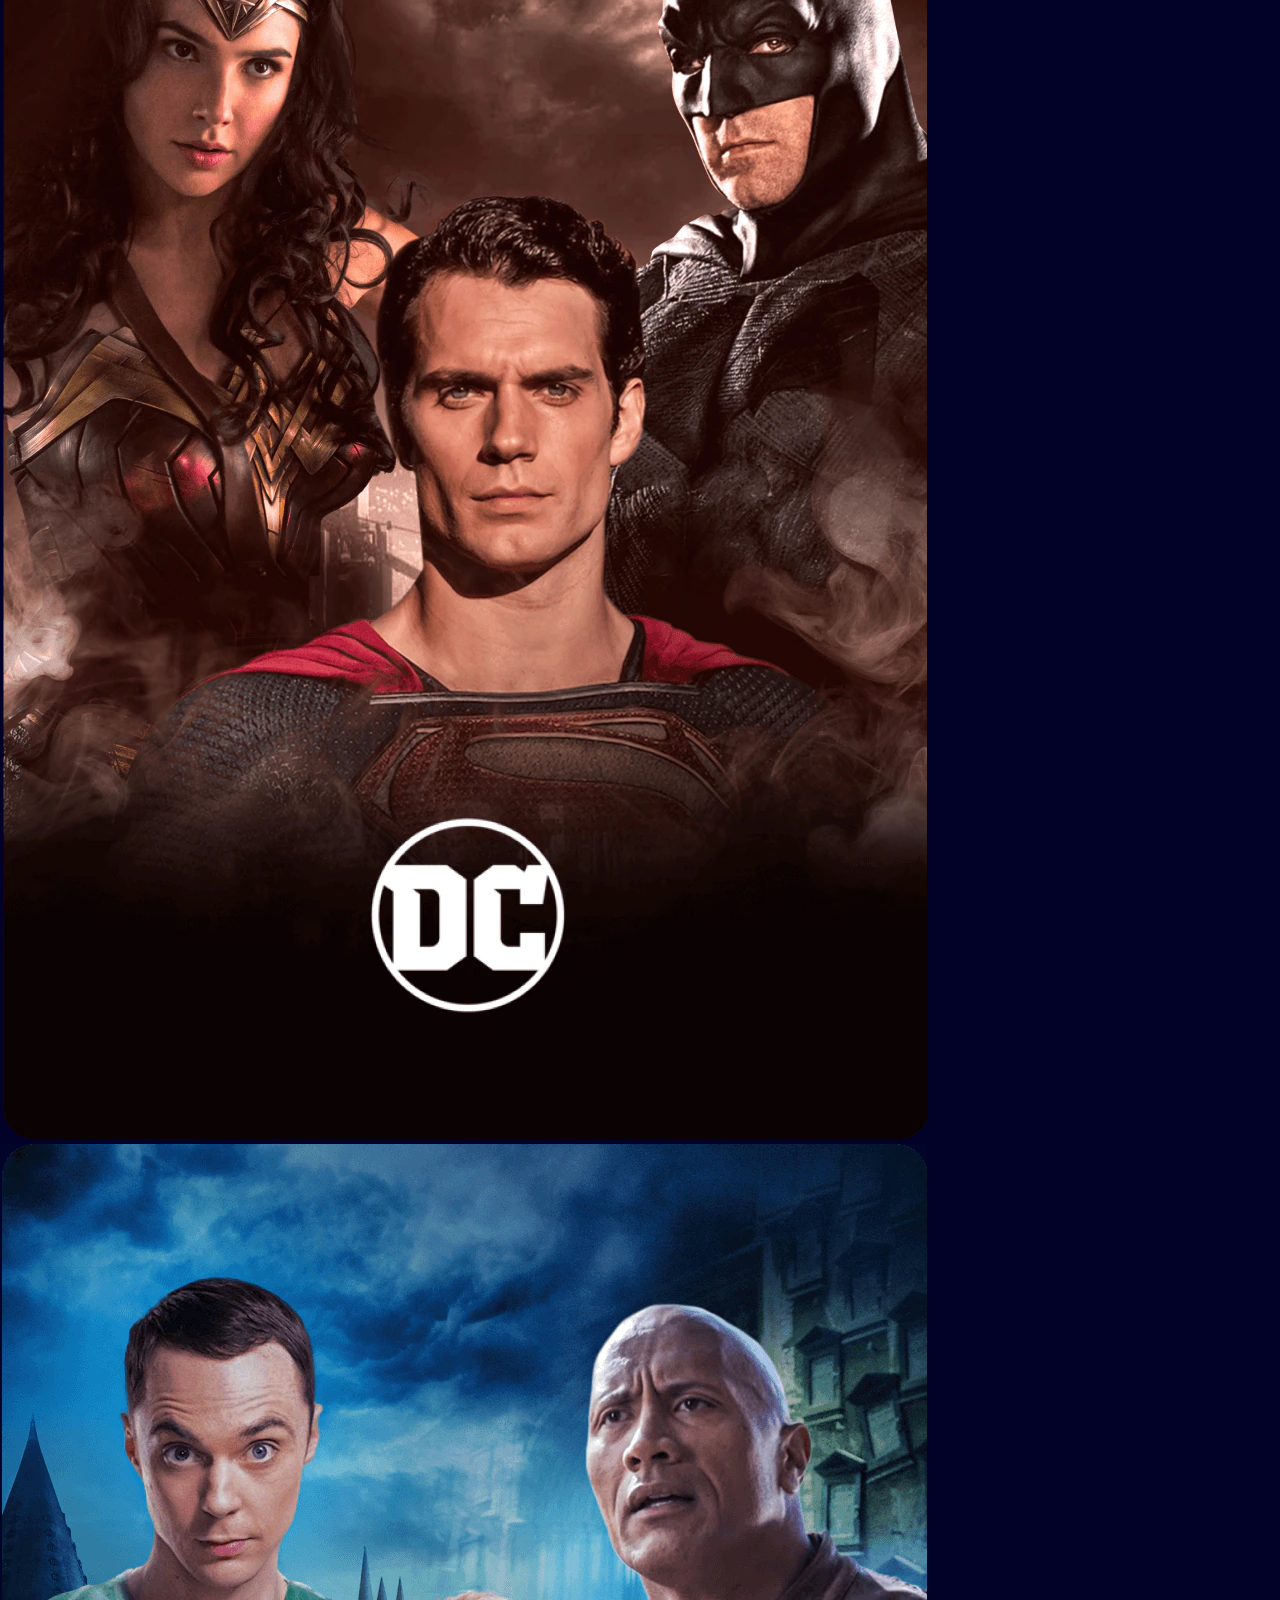
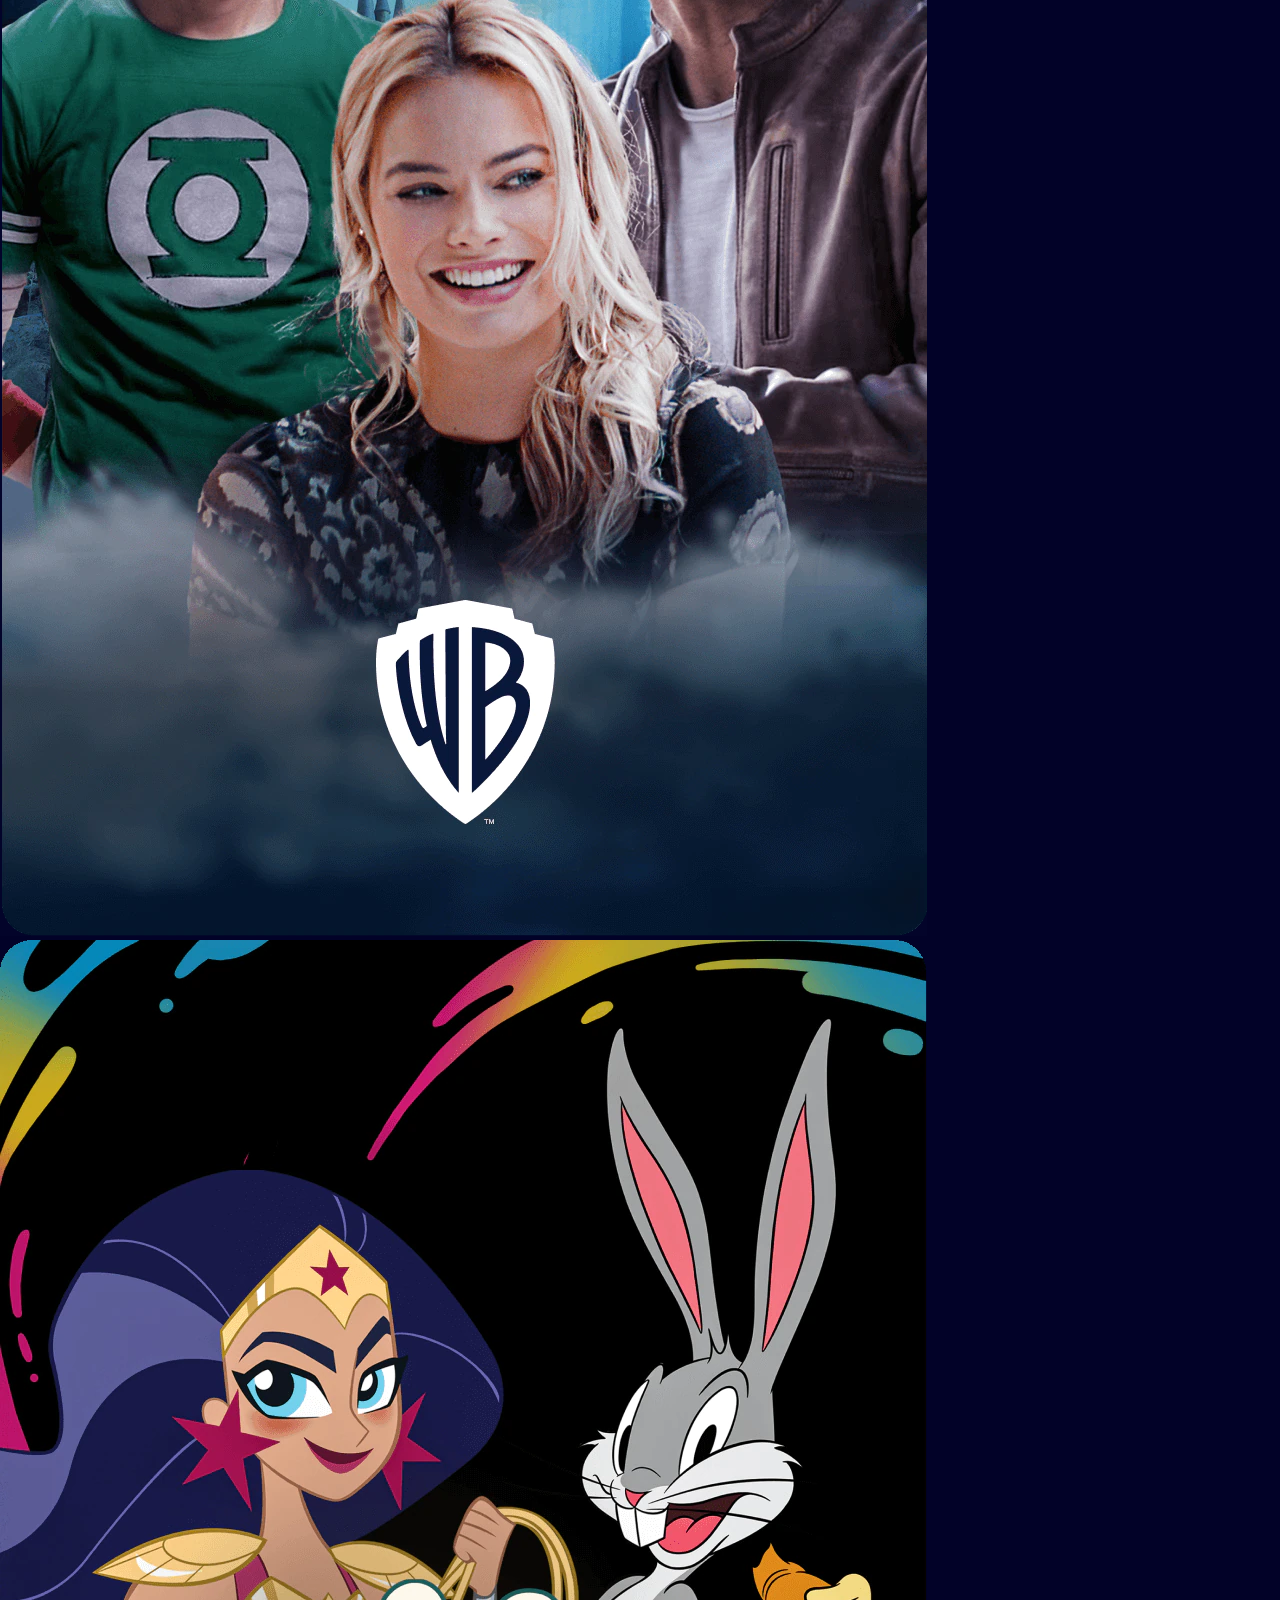
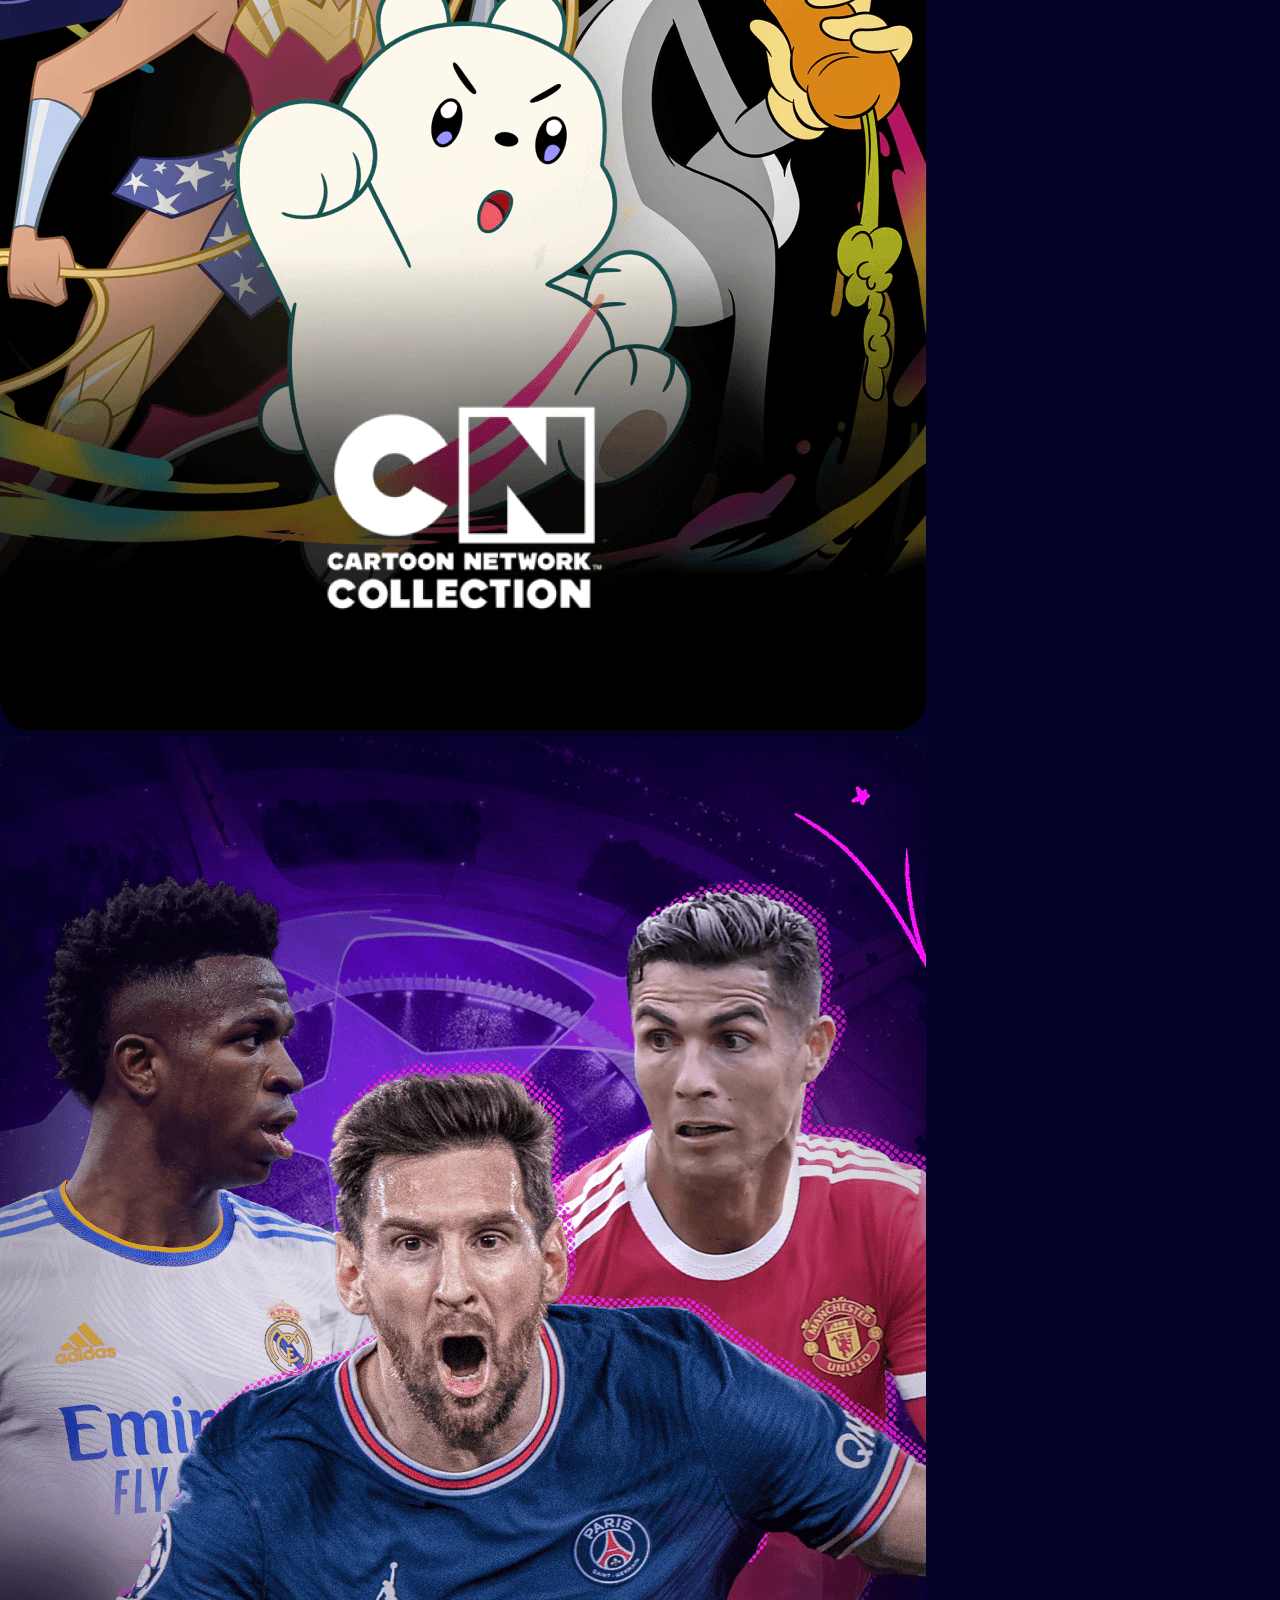
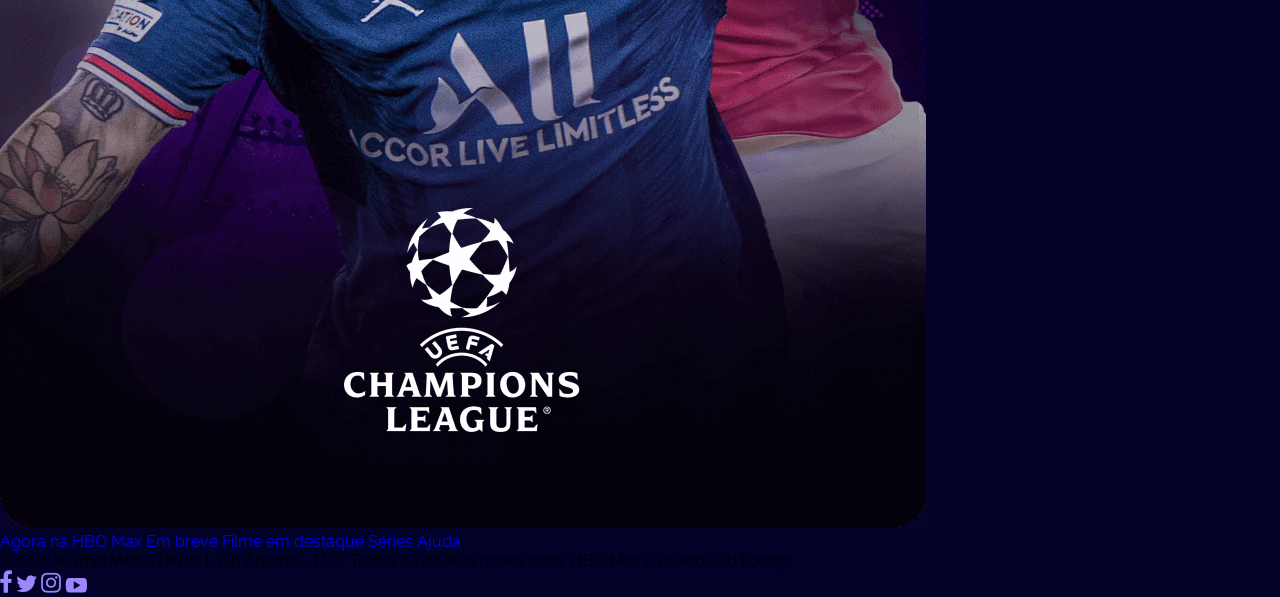
==== commit 52058882: "feat: finalização da section e footer" ====
--- a/index.html
+++ b/index.html
@@ -95,5 +95,68 @@
             </div>
         </div>
     </section>
+
+    <section class="contents-hbo">
+        <h2>Descubra novos universos</h2>
+        <div class="contents-cards">
+            <div class="cards-contents">
+                <img src="./src/assets/img/hbo-default_0.webp" alt="HBO">
+            </div>
+            <div class="cards-contents">
+                <img src="./src/assets/img/MAX-Default.webp" alt="Max Originals">
+            </div>
+            <div class="cards-contents">
+                <img src="./src/assets/img/DC_Default.webp" alt="DC">
+            </div>
+            <div class="cards-contents">
+                <img src="./src/assets/img/WB-Default.webp" alt="Warner Bros">
+            </div>
+            <div class="cards-contents">
+                <img src="./src/assets/img/CN-Default.webp" alt="Cartoon Network">
+            </div>
+            <div class="cards-contents">
+                <img src="./src/assets/img/UCL-Default.webp" alt="Champions League">
+            </div>
+        </div>
+    </section>
+    
+    <footer>
+        <div>
+            <a class="footer" href="https://www.hbomax.com/br/pt/sitemap">
+                Agora na HBO Max
+            </a>
+            <a class="footer" href="https://www.hbomax.com/br/pt/coming-soon">
+                Em breve
+            </a>
+            <a class="footer" href="https://www.hbomax.com/br/pt/feature">
+                Filme em destaque
+            </a>
+            <a class="footer" href="https://www.hbomax.com/br/pt/series"
+                >Séries</a
+            >
+            <a class="footer" href="https://help.hbomax.com/br">Ajuda</a>
+        </div>
+
+        <p class="footer-legal">
+            © 2022 WarnerMedia Direct Latin America, LLC. Todos os direitos
+            reservados. HBO Max é usado sob licença.
+        </p>
+        <div class="footer-social">
+            <a href="https://www.facebook.com/HBOMaxBr/"class="footer-social">
+                <img src="./src/assets/icons/fb_0.png" alt="Facebook" />
+            </a>
+            <a href="https://twitter.com/HBOMaxBR" class="footer-social">
+                <img src="./src/assets/icons/twitter_0.png" alt="Twitter" />
+            </a>
+            <a href="https://www.instagram.com/hbomaxbr/" class="footer-social">
+                <img src="./src/assets/icons/instagram_0.png" alt="Instagram" />
+            </a>
+            <a href="https://www.youtube.com/c/hbomaxbr" class="footer-social" >
+                <img src="./src/assets/icons/youtube_0.png" alt="Youtube" />
+            </a>
+        </div>
+    </footer>
+    
+
 </body>
 </html>
